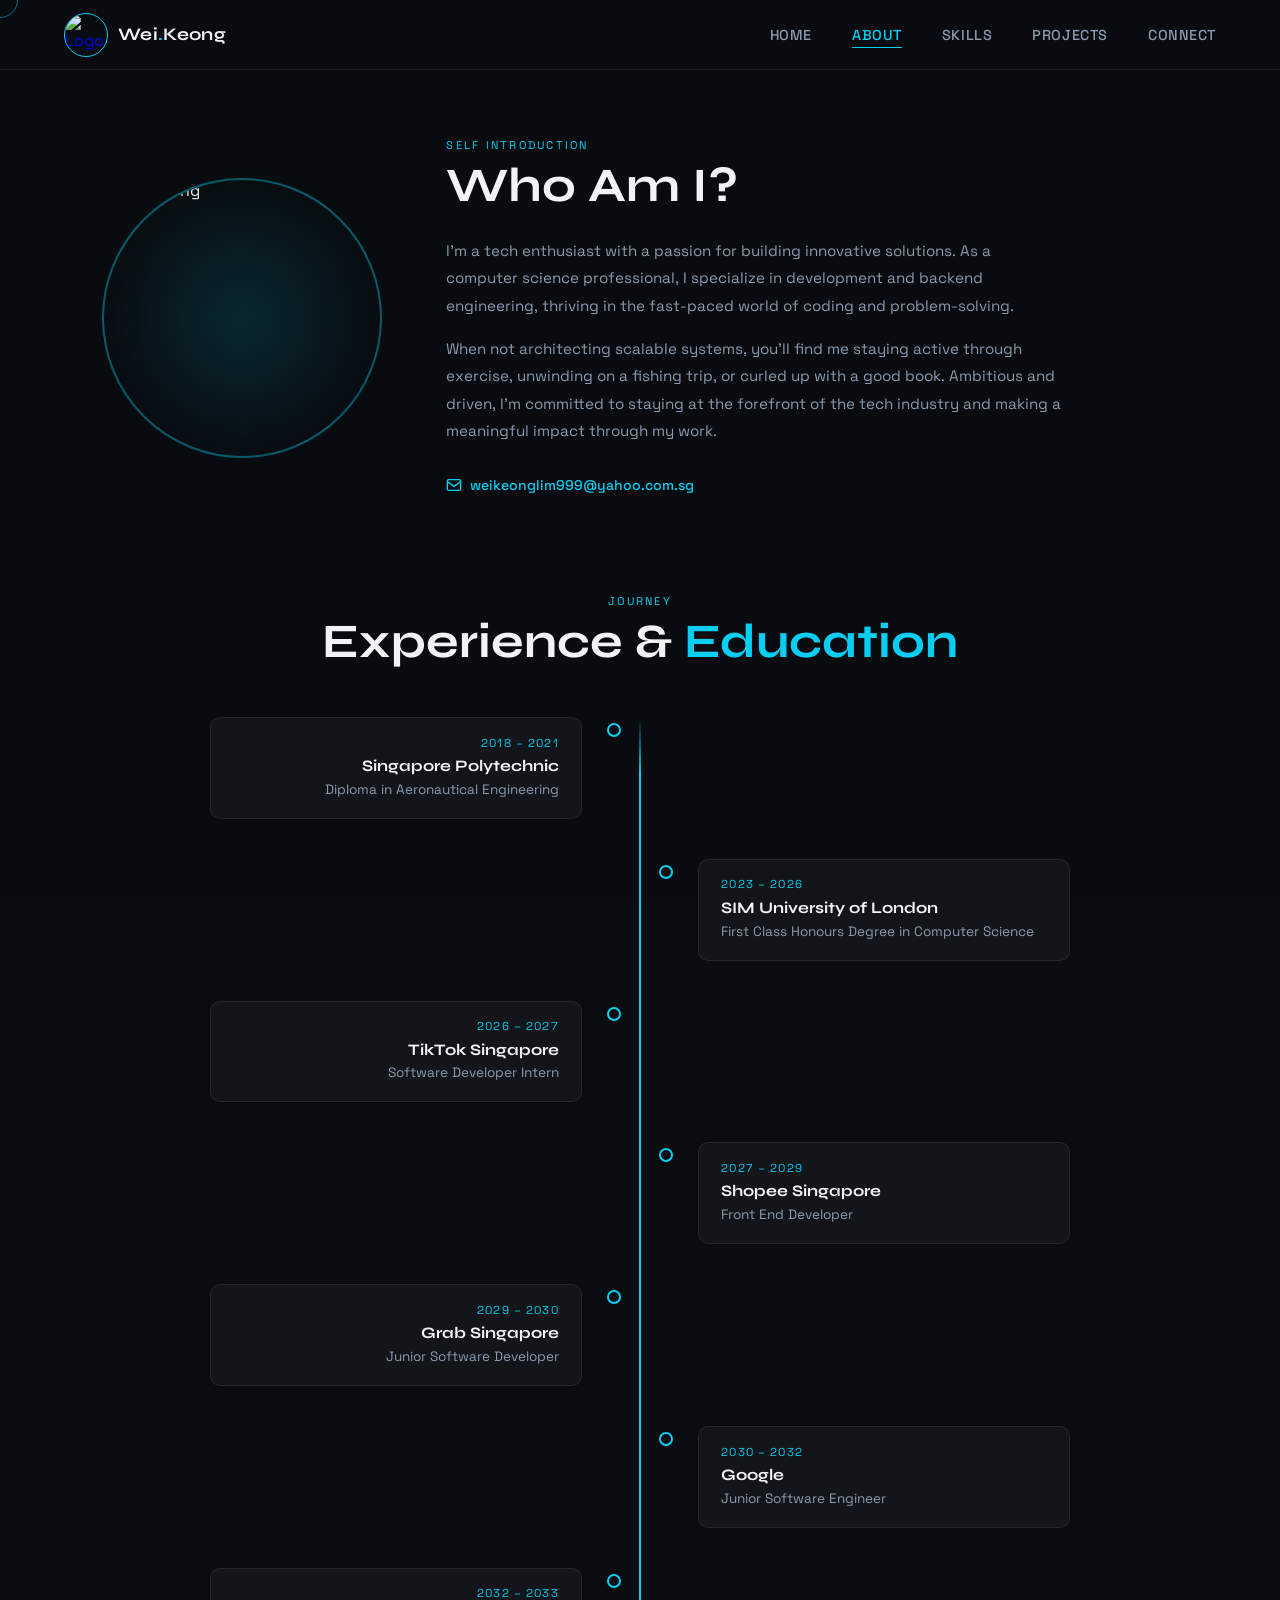
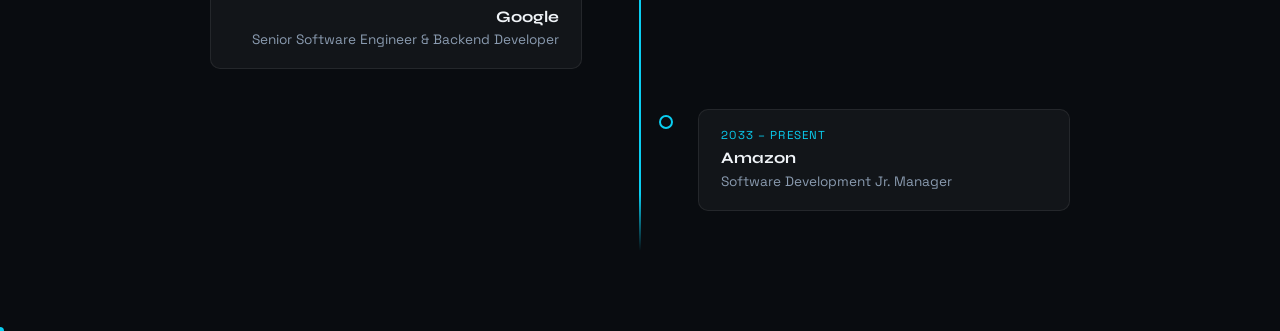
==== about.html @ 19830e6b "Initial portfolio upload" ====
<!DOCTYPE html>
<html lang="en">
<head>
  <meta charset="UTF-8">
  <meta name="viewport" content="width=device-width, initial-scale=1.0">
  <title>Wei Keong | About</title>
  <link rel="preconnect" href="https://fonts.googleapis.com">
  <link href="https://fonts.googleapis.com/css2?family=Space+Grotesk:wght@300;400;500;600;700&family=Syne:wght@400;600;700;800&display=swap" rel="stylesheet">
  <link rel="stylesheet" href="shared.css">
  <link rel="stylesheet" href="about.css">
</head>
<body>
  <div class="page-bg"></div>

  <nav class="navbar">
    <a href="home.html" class="navbar-logo">
      <img src="images/logo.png" alt="Logo">
      <span class="logo-text">Wei<span>.</span>Keong</span>
    </a>
    <button class="hamburger" aria-label="Menu">
      <span></span><span></span><span></span>
    </button>
    <ul class="nav-links">
      <li><a href="home.html">Home</a></li>
      <li><a href="about.html">About</a></li>
      <li><a href="skill.html">Skills</a></li>
      <li><a href="project.html">Projects</a></li>
      <li><a href="connect.html">Connect</a></li>
    </ul>
  </nav>

  <main class="page-content">
    <!-- INTRO -->
    <section class="intro-section">
      <div class="intro-image-wrap">
        <div class="intro-image-glow"></div>
        <img src="images/pfp.jfif" alt="Wei Keong" class="intro-image">
      </div>
      <div class="intro-text">
        <p class="section-label">Self Introduction</p>
        <h1 class="section-title">Who Am I?</h1>
        <p class="intro-body">
          I'm a tech enthusiast with a passion for building innovative solutions.
          As a computer science professional, I specialize in development and backend engineering,
          thriving in the fast-paced world of coding and problem-solving.
        </p>
        <p class="intro-body">
          When not architecting scalable systems, you'll find me staying active through exercise,
          unwinding on a fishing trip, or curled up with a good book. Ambitious and driven,
          I'm committed to staying at the forefront of the tech industry and making a meaningful
          impact through my work.
        </p>
        <a href="mailto:weikeonglim999@yahoo.com.sg" class="intro-email">
          <svg width="16" height="16" viewBox="0 0 24 24" fill="none" stroke="currentColor" stroke-width="2"><rect x="2" y="4" width="20" height="16" rx="2"/><path d="m2 7 10 7 10-7"/></svg>
          weikeonglim999@yahoo.com.sg
        </a>
      </div>
    </section>

    <!-- TIMELINE -->
    <section class="timeline-section">
      <div class="timeline-header">
        <p class="section-label">Journey</p>
        <h2 class="section-title">Experience & <span>Education</span></h2>
      </div>

      <div class="timeline">
        <div class="timeline-track"></div>

        <div class="tl-item tl-left" data-year="2018">
          <div class="tl-dot"></div>
          <div class="tl-card">
            <span class="tl-year">2018 – 2021</span>
            <h3>Singapore Polytechnic</h3>
            <p>Diploma in Aeronautical Engineering</p>
          </div>
        </div>

        <div class="tl-item tl-right" data-year="2023">
          <div class="tl-dot"></div>
          <div class="tl-card">
            <span class="tl-year">2023 – 2026</span>
            <h3>SIM University of London</h3>
            <p>First Class Honours Degree in Computer Science</p>
          </div>
        </div>

        <div class="tl-item tl-left" data-year="2026">
          <div class="tl-dot"></div>
          <div class="tl-card">
            <span class="tl-year">2026 – 2027</span>
            <h3>TikTok Singapore</h3>
            <p>Software Developer Intern</p>
          </div>
        </div>

        <div class="tl-item tl-right" data-year="2027">
          <div class="tl-dot"></div>
          <div class="tl-card">
            <span class="tl-year">2027 – 2029</span>
            <h3>Shopee Singapore</h3>
            <p>Front End Developer</p>
          </div>
        </div>

        <div class="tl-item tl-left" data-year="2029">
          <div class="tl-dot"></div>
          <div class="tl-card">
            <span class="tl-year">2029 – 2030</span>
            <h3>Grab Singapore</h3>
            <p>Junior Software Developer</p>
          </div>
        </div>

        <div class="tl-item tl-right" data-year="2030">
          <div class="tl-dot"></div>
          <div class="tl-card">
            <span class="tl-year">2030 – 2032</span>
            <h3>Google</h3>
            <p>Junior Software Engineer</p>
          </div>
        </div>

        <div class="tl-item tl-left" data-year="2032">
          <div class="tl-dot"></div>
          <div class="tl-card">
            <span class="tl-year">2032 – 2033</span>
            <h3>Google</h3>
            <p>Senior Software Engineer & Backend Developer</p>
          </div>
        </div>

        <div class="tl-item tl-right" data-year="2033">
          <div class="tl-dot"></div>
          <div class="tl-card">
            <span class="tl-year">2033 – Present</span>
            <h3>Amazon</h3>
            <p>Software Development Jr. Manager</p>
          </div>
        </div>
      </div>
    </section>
  </main>

  <script src="shared.js"></script>
  <script src="about.js"></script>
</body>
</html>
---- shared.css ----
/* ============================================
   SHARED PORTFOLIO STYLES
   ============================================ */

@import url('https://fonts.googleapis.com/css2?family=Space+Grotesk:wght@300;400;500;600;700&family=Syne:wght@400;600;700;800&display=swap');

:root {
  --cyan: rgb(10, 206, 241);
  --cyan-dim: rgba(10, 206, 241, 0.15);
  --cyan-glow: rgba(10, 206, 241, 0.4);
  --bg-dark: #090c10;
  --bg-card: rgba(255,255,255,0.04);
  --bg-card-hover: rgba(255,255,255,0.07);
  --text-white: #f0f4f8;
  --text-muted: #8a9bb0;
  --border: rgba(255,255,255,0.08);
  --red-accent: rgb(141, 27, 27);
  --nav-height: 70px;
  --transition: 0.3s cubic-bezier(0.4, 0, 0.2, 1);
}

*, *::before, *::after {
  margin: 0;
  padding: 0;
  box-sizing: border-box;
}

html {
  scroll-behavior: smooth;
}

body {
  font-family: 'Space Grotesk', sans-serif;
  background: var(--bg-dark);
  color: var(--text-white);
  cursor: none;
  overflow-x: hidden;
  min-height: 100vh;
}

/* ---- BACKGROUND ---- */
.page-bg {
  position: fixed;
  inset: 0;
  background-image:
    linear-gradient(rgba(9,12,16,0.82), rgba(9,12,16,0.88)),
    url(images/background2.jpg);
  background-size: cover;
  background-position: center;
  z-index: -1;
}

/* ---- CUSTOM CURSOR ---- */
.cursor-dot {
  position: fixed;
  width: 8px;
  height: 8px;
  background: var(--cyan);
  border-radius: 50%;
  pointer-events: none;
  z-index: 9999;
  transform: translate(-50%, -50%);
  transition: transform 0.1s;
}

.cursor-ring {
  position: fixed;
  width: 36px;
  height: 36px;
  border: 1.5px solid rgba(10, 206, 241, 0.5);
  border-radius: 50%;
  pointer-events: none;
  z-index: 9998;
  transform: translate(-50%, -50%);
  transition: width 0.2s, height 0.2s, border-color 0.2s;
}

body:has(a:hover) .cursor-ring,
body:has(button:hover) .cursor-ring {
  width: 52px;
  height: 52px;
  border-color: var(--cyan);
}

/* ---- NAVBAR ---- */
.navbar {
  position: fixed;
  top: 0;
  left: 0;
  right: 0;
  z-index: 1000;
  height: var(--nav-height);
  display: flex;
  align-items: center;
  justify-content: space-between;
  padding: 0 5%;
  background: rgba(9,12,16,0.85);
  backdrop-filter: blur(16px);
  border-bottom: 1px solid var(--border);
  transition: background var(--transition);
}

.navbar-logo {
  display: flex;
  align-items: center;
  gap: 10px;
  text-decoration: none;
}

.navbar-logo img {
  width: 44px;
  height: 44px;
  border-radius: 50%;
  object-fit: cover;
  border: 1.5px solid var(--cyan);
  margin: 0;
}

.logo-text {
  font-family: 'Syne', sans-serif;
  font-weight: 700;
  font-size: 1.1rem;
  color: var(--text-white);
  letter-spacing: 0.02em;
}

.logo-text span {
  color: var(--cyan);
}

.nav-links {
  display: flex;
  list-style: none;
  gap: 2.5rem;
  align-items: center;
}

.nav-links a {
  color: var(--text-muted);
  text-decoration: none;
  font-size: 0.9rem;
  font-weight: 500;
  letter-spacing: 0.04em;
  text-transform: uppercase;
  transition: color var(--transition);
  position: relative;
}

.nav-links a::after {
  content: '';
  position: absolute;
  bottom: -4px;
  left: 0;
  width: 0;
  height: 1.5px;
  background: var(--cyan);
  transition: width var(--transition);
}

.nav-links a:hover,
.nav-links a.active {
  color: var(--cyan);
}

.nav-links a:hover::after,
.nav-links a.active::after {
  width: 100%;
}

/* Mobile hamburger */
.hamburger {
  display: none;
  flex-direction: column;
  gap: 5px;
  cursor: none;
  padding: 4px;
  background: none;
  border: none;
}

.hamburger span {
  display: block;
  width: 24px;
  height: 2px;
  background: var(--text-white);
  transition: var(--transition);
  border-radius: 2px;
}

.hamburger.open span:nth-child(1) { transform: rotate(45deg) translate(5px, 5px); }
.hamburger.open span:nth-child(2) { opacity: 0; }
.hamburger.open span:nth-child(3) { transform: rotate(-45deg) translate(5px, -5px); }

/* ---- PAGE WRAPPER ---- */
.page-content {
  padding-top: calc(var(--nav-height) + 20px);
  min-height: 100vh;
}

/* ---- SECTION HEADER ---- */
.section-label {
  font-size: 0.7rem;
  letter-spacing: 0.2em;
  text-transform: uppercase;
  color: var(--cyan);
  margin-bottom: 0.5rem;
}

.section-title {
  font-family: 'Syne', sans-serif;
  font-size: clamp(1.8rem, 4vw, 3rem);
  font-weight: 700;
  color: var(--text-white);
  line-height: 1.1;
}

.section-title span {
  color: var(--cyan);
}

/* ---- RESPONSIVE BREAKPOINTS ---- */
@media (max-width: 768px) {
  :root { --nav-height: 60px; }

  .hamburger { display: flex; }

  .nav-links {
    position: fixed;
    top: var(--nav-height);
    left: 0;
    right: 0;
    background: rgba(9,12,16,0.97);
    backdrop-filter: blur(20px);
    flex-direction: column;
    gap: 0;
    padding: 1rem 0;
    border-bottom: 1px solid var(--border);
    transform: translateY(-110%);
    transition: transform 0.3s ease;
    z-index: 999;
  }

  .nav-links.open {
    transform: translateY(0);
  }

  .nav-links li {
    width: 100%;
    text-align: center;
    padding: 0.85rem 0;
    border-bottom: 1px solid var(--border);
  }

  .nav-links a {
    font-size: 1rem;
  }
}

@media (max-width: 480px) {
  .section-label { font-size: 0.65rem; }
}
---- about.css ----
/* ============================================
   ABOUT PAGE STYLES
   ============================================ */

/* ---- INTRO SECTION ---- */
.intro-section {
  display: flex;
  align-items: center;
  gap: 4rem;
  padding: 3rem 8% 4rem;
  animation: fadeInUp 0.8s ease both;
}

.intro-image-wrap {
  position: relative;
  flex-shrink: 0;
}

.intro-image-glow {
  position: absolute;
  inset: -12px;
  border-radius: 50%;
  background: radial-gradient(circle, var(--cyan-dim), transparent 70%);
  animation: pulse 4s ease-in-out infinite;
}

@keyframes pulse {
  0%, 100% { opacity: 0.6; transform: scale(1); }
  50% { opacity: 1; transform: scale(1.05); }
}

.intro-image {
  width: 280px;
  height: 280px;
  object-fit: cover;
  border-radius: 50%;
  border: 2px solid var(--cyan-glow);
  position: relative;
  z-index: 1;
  margin: 0;
  display: block;
}

.intro-text {
  flex: 1;
  max-width: 620px;
}

.intro-text .section-title {
  margin-bottom: 1.5rem;
  margin-top: 0.4rem;
}

.intro-body {
  color: var(--text-muted);
  font-size: 0.95rem;
  line-height: 1.8;
  margin-bottom: 1rem;
}

.intro-email {
  display: inline-flex;
  align-items: center;
  gap: 0.5rem;
  margin-top: 1rem;
  color: var(--cyan);
  text-decoration: none;
  font-size: 0.88rem;
  font-weight: 500;
  transition: opacity var(--transition);
}
.intro-email:hover { opacity: 0.75; }

/* ---- TIMELINE SECTION ---- */
.timeline-section {
  padding: 2rem 8% 5rem;
}

.timeline-header {
  text-align: center;
  margin-bottom: 3rem;
}

.timeline {
  position: relative;
  max-width: 860px;
  margin: 0 auto;
}

.timeline-track {
  position: absolute;
  left: 50%;
  top: 0;
  bottom: 0;
  width: 2px;
  background: linear-gradient(to bottom, transparent, var(--cyan) 5%, var(--cyan) 95%, transparent);
  transform: translateX(-50%);
}

/* Timeline items */
.tl-item {
  position: relative;
  width: 47%;
  padding: 0 0 2.5rem;
  opacity: 0;
  transform: translateY(24px);
  transition: opacity 0.55s ease, transform 0.55s ease;
}

.tl-item.visible {
  opacity: 1;
  transform: translateY(0);
}

.tl-left {
  margin-right: auto;
  padding-right: 2rem;
  text-align: right;
}

.tl-right {
  margin-left: auto;
  padding-left: 2rem;
  text-align: left;
}

.tl-dot {
  position: absolute;
  top: 6px;
  width: 14px;
  height: 14px;
  border-radius: 50%;
  background: var(--bg-dark);
  border: 2.5px solid var(--cyan);
  z-index: 2;
  transition: background 0.3s;
}

.tl-left .tl-dot {
  right: -7px;
}

.tl-right .tl-dot {
  left: -7px;
}

.tl-item:hover .tl-dot {
  background: var(--cyan);
}

.tl-card {
  background: var(--bg-card);
  border: 1px solid var(--border);
  border-radius: 10px;
  padding: 1.1rem 1.4rem;
  transition: background var(--transition), border-color var(--transition);
}

.tl-item:hover .tl-card {
  background: var(--bg-card-hover);
  border-color: var(--cyan-glow);
}

.tl-year {
  font-size: 0.72rem;
  color: var(--cyan);
  letter-spacing: 0.1em;
  text-transform: uppercase;
  display: block;
  margin-bottom: 0.4rem;
}

.tl-card h3 {
  font-family: 'Syne', sans-serif;
  font-size: 1rem;
  font-weight: 700;
  color: var(--text-white);
  margin-bottom: 0.3rem;
}

.tl-card p {
  font-size: 0.85rem;
  color: var(--text-muted);
  line-height: 1.5;
}

/* ---- ANIMATIONS ---- */
@keyframes fadeInUp {
  from { opacity: 0; transform: translateY(30px); }
  to   { opacity: 1; transform: translateY(0); }
}

/* ---- RESPONSIVE ---- */
@media (max-width: 900px) {
  .intro-section {
    flex-direction: column;
    text-align: center;
    padding: 2rem 6% 3rem;
    gap: 2rem;
  }

  .intro-image { width: 200px; height: 200px; }
  .intro-email { margin: 1rem auto 0; }
}

@media (max-width: 650px) {
  /* Stack timeline single column */
  .timeline-track { left: 18px; }

  .tl-item {
    width: 100%;
    padding-left: 50px !important;
    padding-right: 0 !important;
    text-align: left !important;
  }

  .tl-left .tl-dot,
  .tl-right .tl-dot {
    left: 11px;
    right: auto;
  }
}

@media (max-width: 480px) {
  .intro-image { width: 160px; height: 160px; }
  .timeline-section { padding: 1rem 5% 3rem; }
}
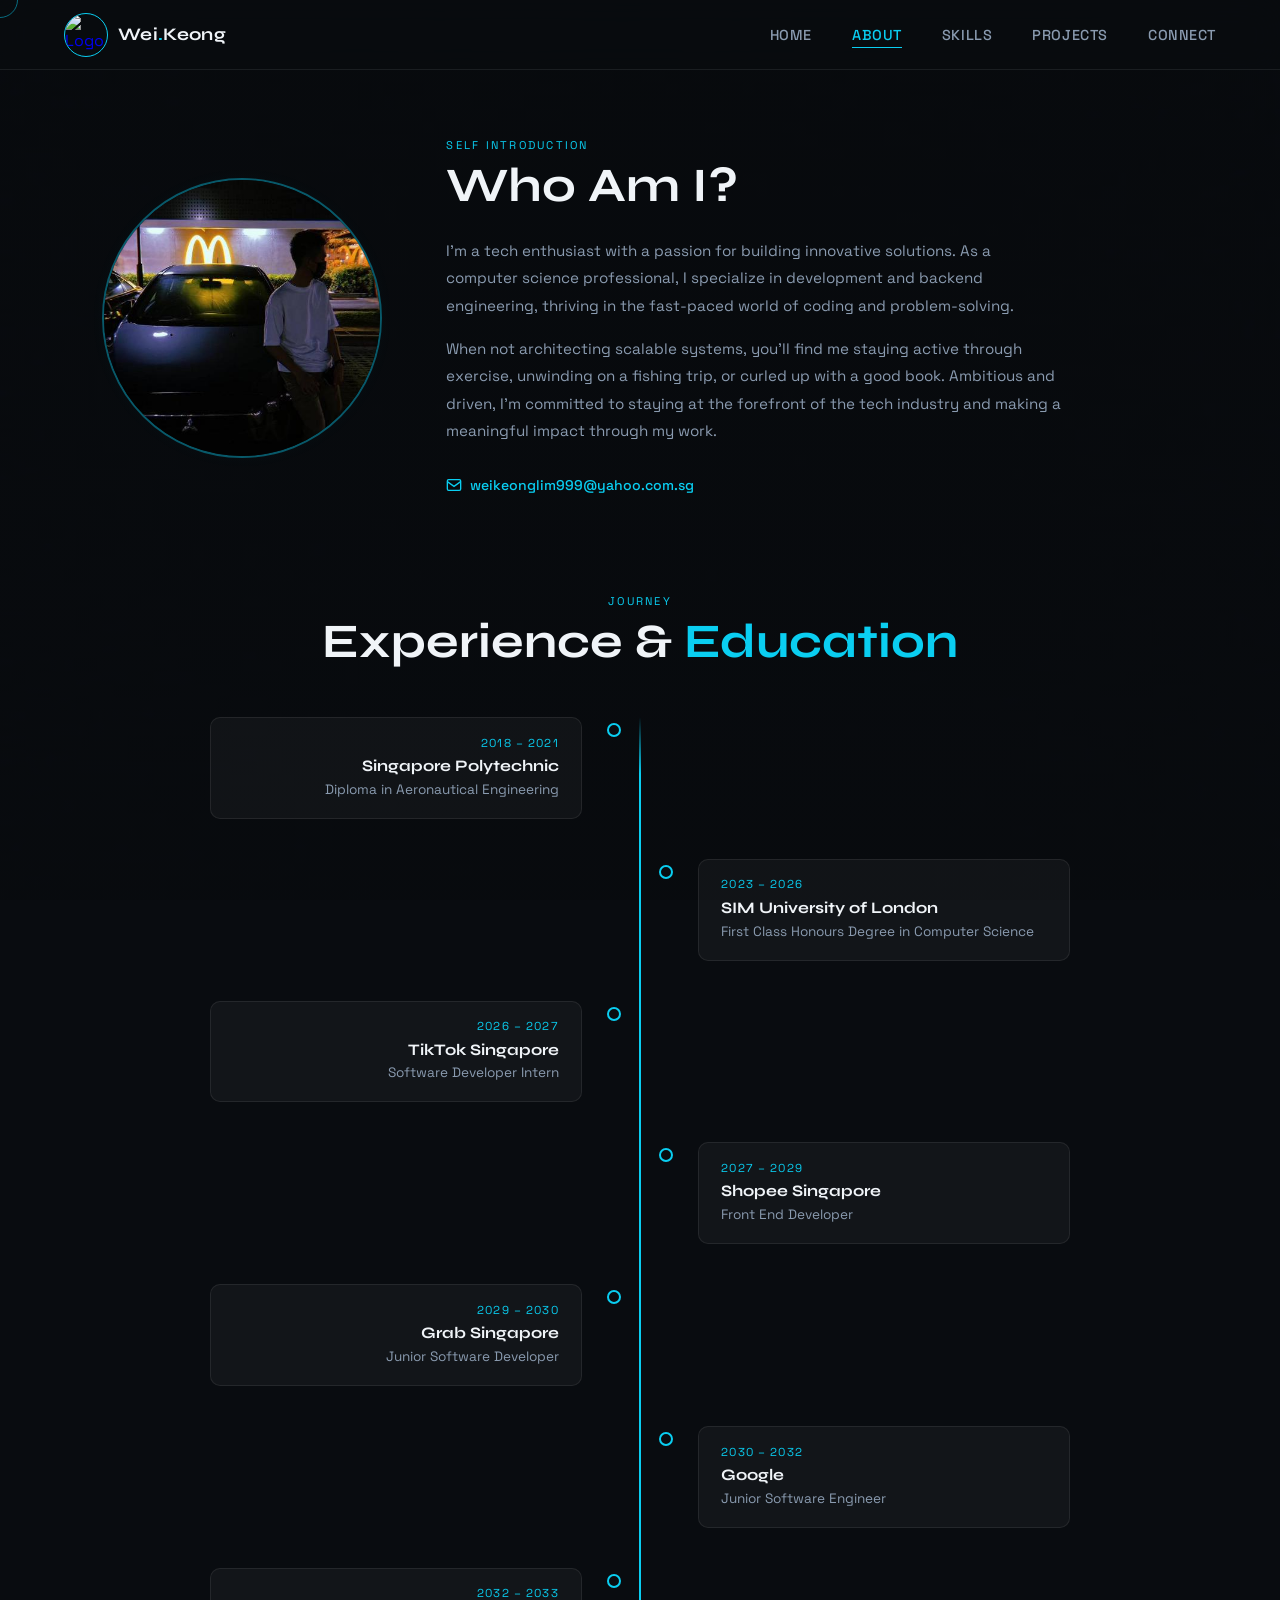
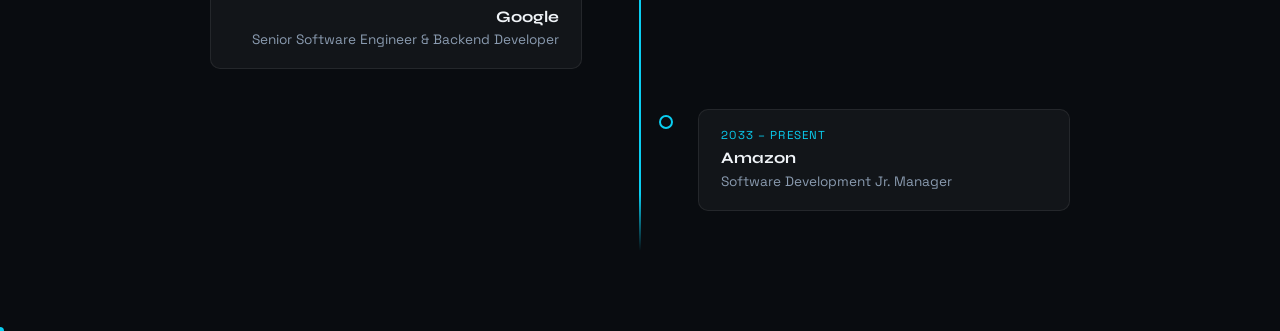
==== commit 6f63dae2: "Update about.html" ====
--- a/about.html
+++ b/about.html
@@ -21,7 +21,7 @@
       <span></span><span></span><span></span>
     </button>
     <ul class="nav-links">
-      <li><a href="home.html">Home</a></li>
+      <li><a href="index.html">Home</a></li>
       <li><a href="about.html">About</a></li>
       <li><a href="skill.html">Skills</a></li>
       <li><a href="project.html">Projects</a></li>
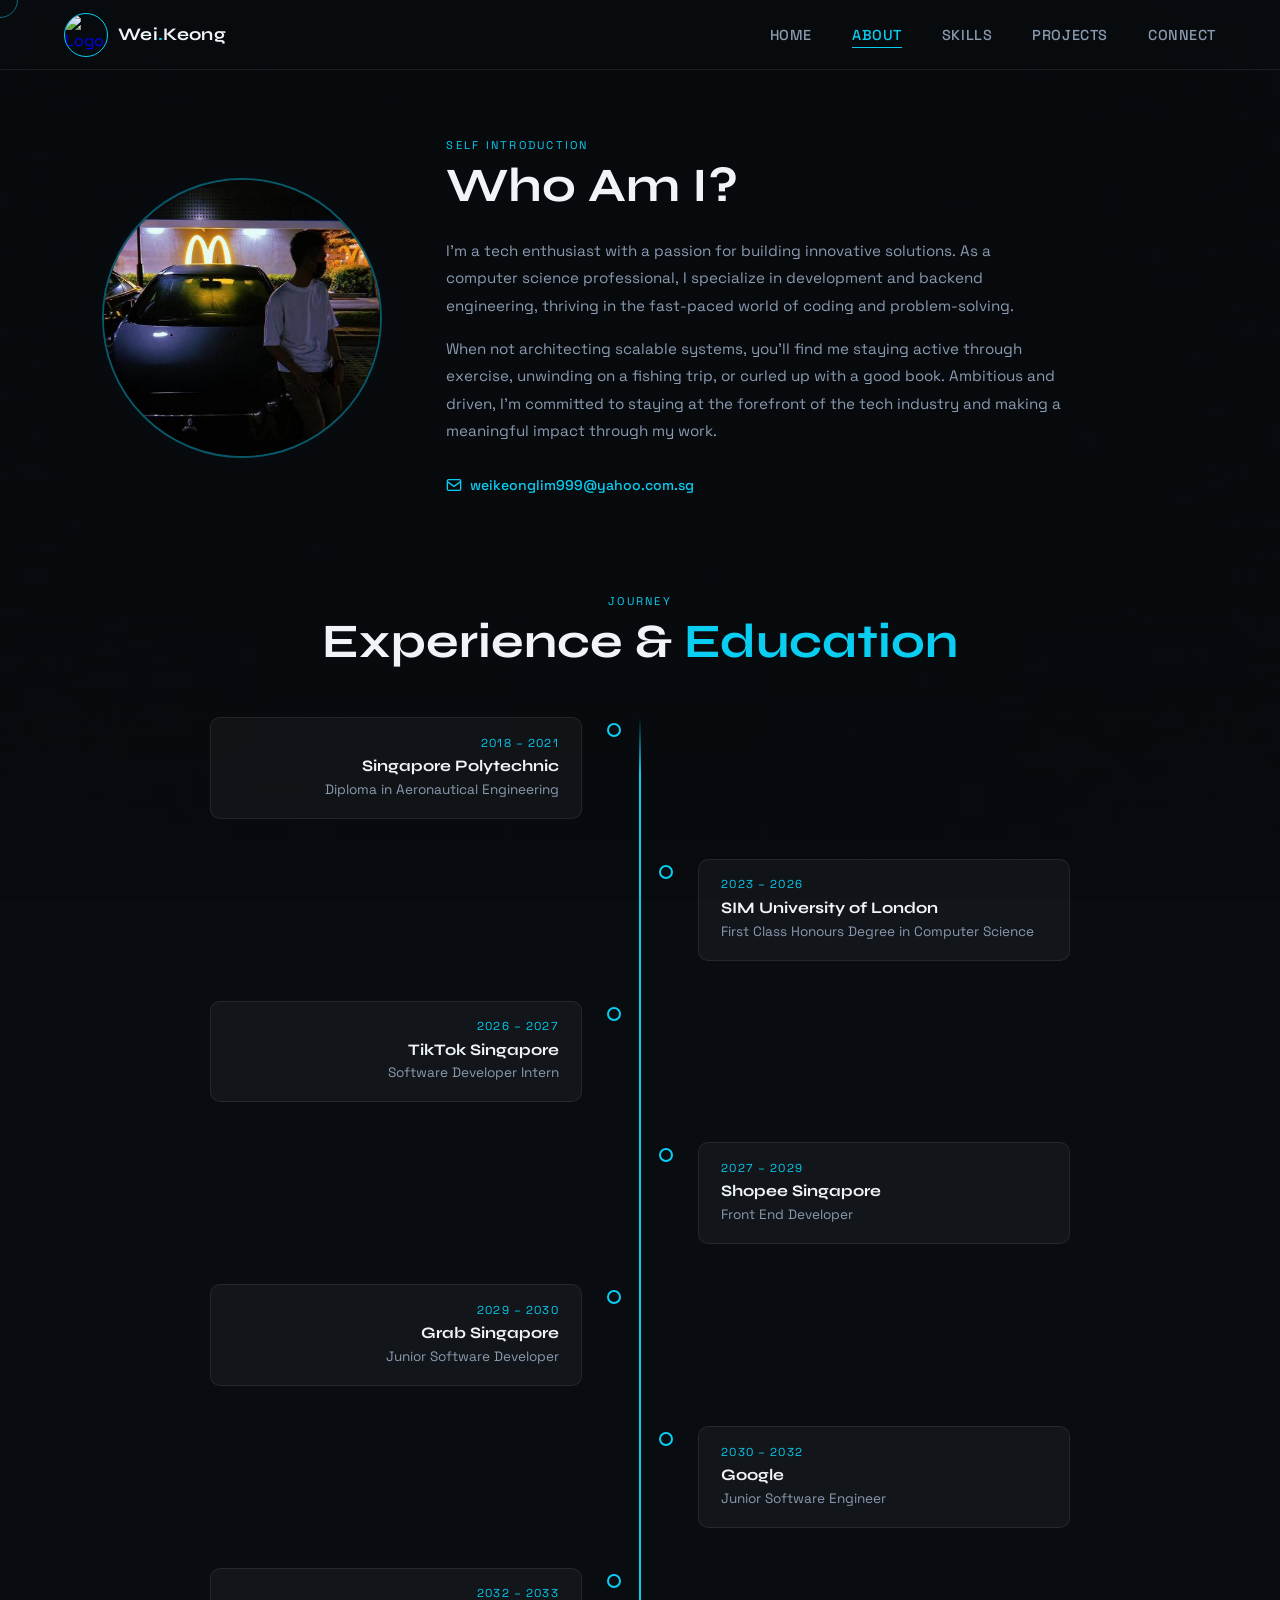
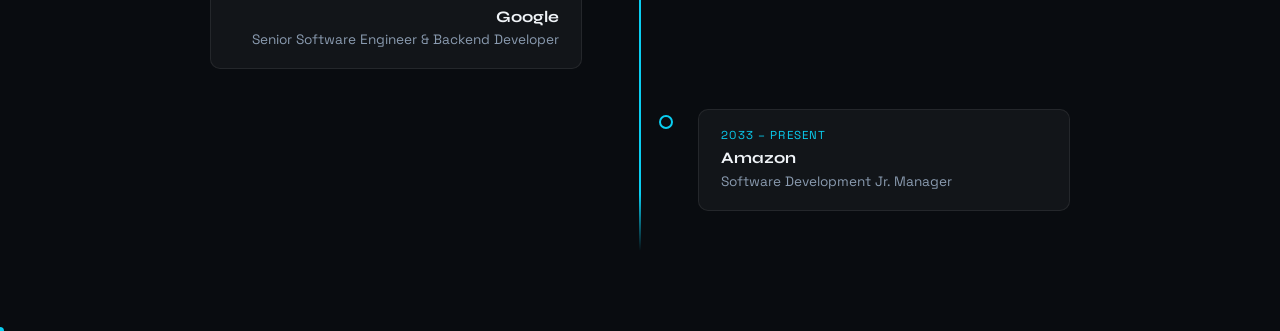
==== commit 6eace24d: "Update about.html" ====
--- a/about.html
+++ b/about.html
@@ -13,7 +13,7 @@
   <div class="page-bg"></div>
 
   <nav class="navbar">
-    <a href="home.html" class="navbar-logo">
+    <a href="index.html" class="navbar-logo">
       <img src="images/logo.png" alt="Logo">
       <span class="logo-text">Wei<span>.</span>Keong</span>
     </a>
